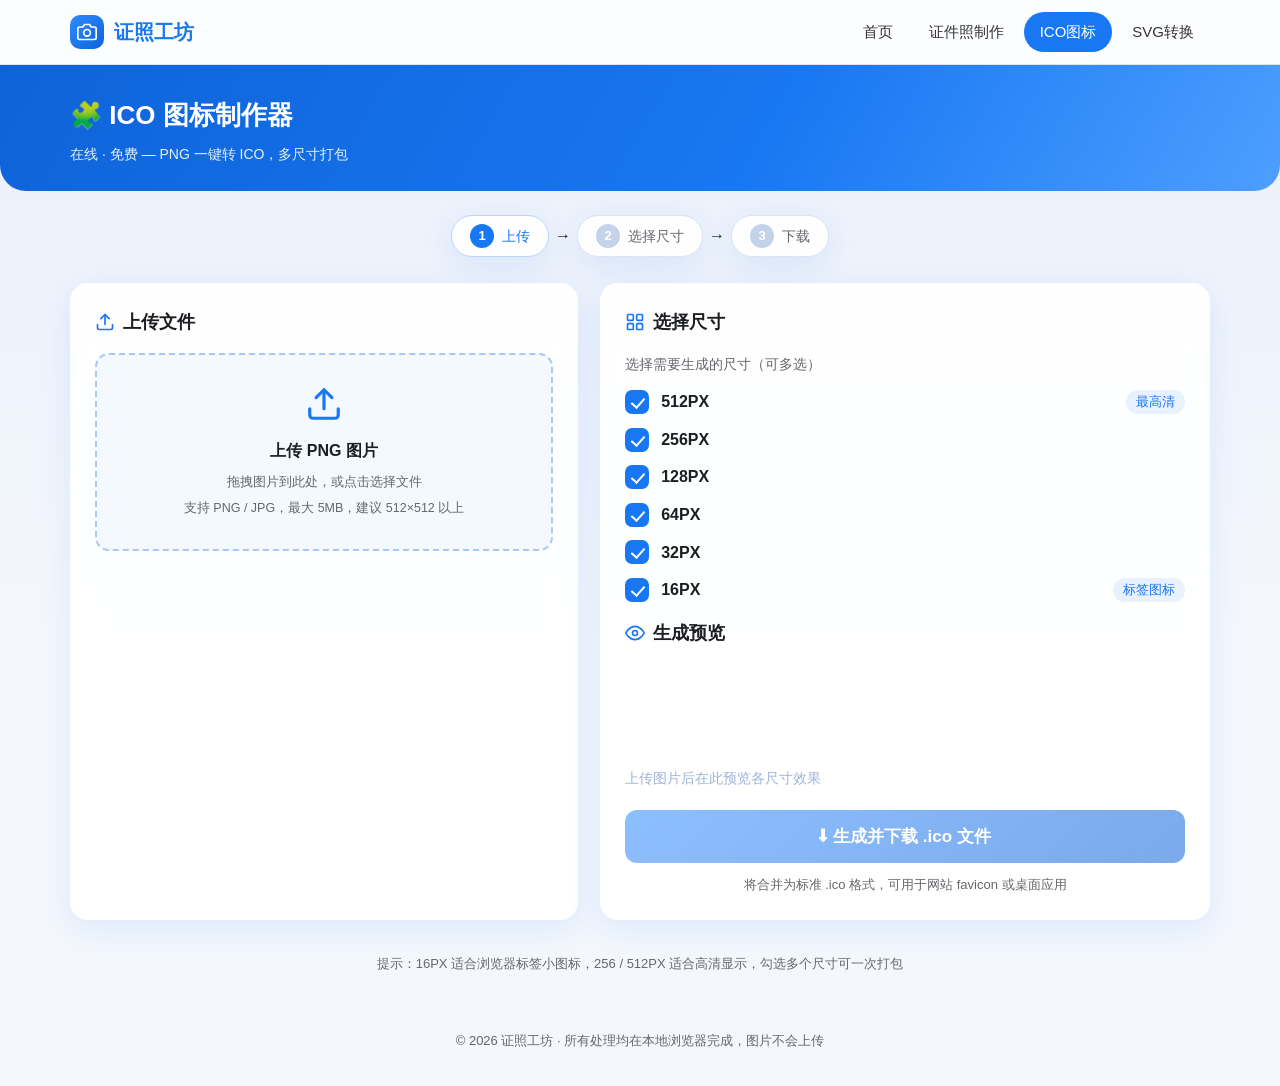
==== ico.html @ ea245038 "证照工坊 v1.0：证件照制作 / ICO图标 / SVG转换工具站" ====
<!DOCTYPE html>
<html lang="zh-CN">
<head>
<meta charset="UTF-8">
<meta name="viewport" content="width=device-width, initial-scale=1.0">
<title>ICO图标在线制作 · 证照工坊</title>
<meta name="description" content="PNG转ICO在线工具，16/32/64/128/256/512PX多尺寸打包下载，可做网站favicon。">
<link rel="icon" href="data:image/svg+xml,%3Csvg xmlns='http://www.w3.org/2000/svg' viewBox='0 0 64 64'%3E%3Crect width='64' height='64' rx='14' fill='%231877F2'/%3E%3Ctext x='32' y='43' font-size='30' text-anchor='middle' fill='white' font-family='sans-serif' font-weight='bold'%3E%E8%AF%81%3C/text%3E%3C/svg%3E">
<link rel="stylesheet" href="assets/css/style.css">
</head>
<body>

<header class="site-header">
  <div class="wrap">
    <a class="logo" href="index.html">
      <span class="logo-mark"><svg viewBox="0 0 24 24" fill="none" stroke="currentColor" stroke-width="2" stroke-linecap="round" stroke-linejoin="round"><path d="M23 19a2 2 0 0 1-2 2H3a2 2 0 0 1-2-2V8a2 2 0 0 1 2-2h4l2-3h6l2 3h4a2 2 0 0 1 2 2z"/><circle cx="12" cy="13" r="4"/></svg></span>
      证照工坊
    </a>
    <nav class="main-nav">
      <a href="index.html">首页</a>
      <a href="idphoto.html">证件照制作</a>
      <a href="ico.html" class="active">ICO图标</a>
      <a href="svg.html">SVG转换</a>
    </nav>
  </div>
</header>

<div class="page-head">
  <div class="wrap">
    <h1>🧩 ICO 图标制作器</h1>
    <p>在线 · 免费 — PNG 一键转 ICO，多尺寸打包</p>
  </div>
</div>

<div class="wrap">
  <div class="steps">
    <span class="step done" id="step1"><span class="n">1</span>上传</span><span class="arrow">→</span>
    <span class="step" id="step2"><span class="n">2</span>选择尺寸</span><span class="arrow">→</span>
    <span class="step" id="step3"><span class="n">3</span>下载</span>
  </div>

  <div class="tool-grid" style="grid-template-columns:1fr 1.2fr">
    <!-- 左：上传 -->
    <section class="panel">
      <h2><span class="p-ico"><svg viewBox="0 0 24 24" fill="none" stroke="currentColor" stroke-width="2" stroke-linecap="round" stroke-linejoin="round"><path d="M21 15v4a2 2 0 0 1-2 2H5a2 2 0 0 1-2-2v-4"/><polyline points="17 8 12 3 7 8"/><line x1="12" y1="3" x2="12" y2="15"/></svg></span>上传文件</h2>
      <div class="dropzone" id="dropzone">
        <div class="dz-ico"><svg viewBox="0 0 24 24" fill="none" stroke="currentColor" stroke-width="2" stroke-linecap="round" stroke-linejoin="round"><path d="M21 15v4a2 2 0 0 1-2 2H5a2 2 0 0 1-2-2v-4"/><polyline points="17 8 12 3 7 8"/><line x1="12" y1="3" x2="12" y2="15"/></svg></div>
        <b>上传 PNG 图片</b>
        <small>拖拽图片到此处，或点击选择文件<br>支持 PNG / JPG，最大 5MB，建议 512×512 以上</small>
        <input type="file" id="fileInput" accept="image/png,image/jpeg" hidden>
      </div>
      <div class="preview-box" id="origBox" style="display:none">
        <div class="cap">预览效果</div>
        <img id="origPreview" alt="图标预览" style="max-height:150px">
        <div class="file-info" id="fileInfo"></div>
      </div>
      <div class="grow"></div>
    </section>

    <!-- 右：尺寸 + 生成 -->
    <section class="panel">
      <h2><span class="p-ico"><svg viewBox="0 0 24 24" fill="none" stroke="currentColor" stroke-width="2" stroke-linecap="round" stroke-linejoin="round"><rect x="3" y="3" width="7" height="7" rx="1"/><rect x="14" y="3" width="7" height="7" rx="1"/><rect x="3" y="14" width="7" height="7" rx="1"/><rect x="14" y="14" width="7" height="7" rx="1"/></svg></span>选择尺寸</h2>
      <p style="font-size:14px;color:var(--muted);margin-bottom:14px">选择需要生成的尺寸（可多选）</p>
      <div class="check-list" id="checkList"></div>
      <h2 style="margin-top:8px"><span class="p-ico"><svg viewBox="0 0 24 24" fill="none" stroke="currentColor" stroke-width="2" stroke-linecap="round" stroke-linejoin="round"><path d="M1 12s4-8 11-8 11 8 11 8-4 8-11 8-11-8-11-8z"/><circle cx="12" cy="12" r="3"/></svg></span>生成预览</h2>
      <div class="ico-previews" id="icoPreviews">
        <span class="svg-empty">上传图片后在此预览各尺寸效果</span>
      </div>
      <button class="btn btn-primary btn-block btn-lg" id="genBtn" disabled>⬇ 生成并下载 .ico 文件</button>
      <p class="hint">将合并为标准 .ico 格式，可用于网站 favicon 或桌面应用</p>
    </section>
  </div>

  <p class="disclaimer">提示：16PX 适合浏览器标签小图标，256 / 512PX 适合高清显示，勾选多个尺寸可一次打包</p>
</div>

<footer class="site-footer">
  <div class="wrap">
    <div>© 2026 证照工坊 · 所有处理均在本地浏览器完成，图片不会上传</div>
  </div>
</footer>

<div class="toast" id="toast"></div>
<script src="assets/js/ico.js"></script>
</body>
</html>
---- assets/css/style.css ----
:root{
  --blue:#1877F2;
  --blue-dark:#0f63d8;
  --blue-soft:#e8f1fe;
  --bg1:#e9effa;
  --bg2:#f4f7fc;
  --ink:#1c1e21;
  --muted:#65676b;
  --line:#dbe4f3;
  --card:rgba(255,255,255,.92);
  --radius:18px;
  --shadow:0 10px 32px rgba(24,119,242,.10);
}
*{box-sizing:border-box;margin:0;padding:0}
html{-webkit-text-size-adjust:100%}
body{
  font-family:-apple-system,BlinkMacSystemFont,"PingFang SC","Hiragino Sans GB","Microsoft YaHei","Noto Sans SC",sans-serif;
  background:linear-gradient(180deg,var(--bg1),var(--bg2) 60%);
  color:var(--ink);
  min-height:100vh;
  line-height:1.6;
}
a{color:inherit;text-decoration:none}
img{max-width:100%}
.wrap{max-width:1180px;margin:0 auto;padding:0 20px}

/* ===== header ===== */
.site-header{
  position:sticky;top:0;z-index:50;
  background:rgba(255,255,255,.86);
  backdrop-filter:blur(14px);-webkit-backdrop-filter:blur(14px);
  border-bottom:1px solid var(--line);
}
.site-header .wrap{display:flex;align-items:center;gap:28px;height:64px}
.logo{display:flex;align-items:center;gap:10px;font-size:20px;font-weight:800;color:var(--blue)}
.logo-mark{
  width:34px;height:34px;border-radius:10px;flex:none;
  background:linear-gradient(135deg,#2f8bff,#0f63d8);
  display:flex;align-items:center;justify-content:center;color:#fff;
}
.logo-mark svg{width:20px;height:20px}
.main-nav{display:flex;gap:4px;margin-left:auto}
.main-nav a{
  padding:8px 16px;border-radius:999px;font-size:15px;color:#333;font-weight:500;
}
.main-nav a:hover{background:var(--blue-soft);color:var(--blue)}
.main-nav a.active{background:var(--blue);color:#fff}

/* ===== hero ===== */
.hero{
  margin:26px 0;
  background:linear-gradient(120deg,#0f63d8 0%,#1877F2 55%,#4d9fff 100%);
  border-radius:26px;color:#fff;padding:52px 44px;position:relative;overflow:hidden;
  box-shadow:0 18px 44px rgba(24,119,242,.28);
}
.hero::after{
  content:"";position:absolute;right:-70px;top:-70px;width:300px;height:300px;border-radius:50%;
  background:rgba(255,255,255,.12);
}
.hero::before{
  content:"";position:absolute;right:120px;bottom:-110px;width:220px;height:220px;border-radius:50%;
  background:rgba(255,255,255,.08);
}
.hero h1{font-size:34px;letter-spacing:1px;margin-bottom:10px;position:relative;z-index:1}
.hero p{opacity:.92;font-size:16px;position:relative;z-index:1}
.hero .badges{margin-top:18px;display:flex;gap:10px;flex-wrap:wrap;position:relative;z-index:1}
.hero .badges span{
  background:rgba(255,255,255,.18);border:1px solid rgba(255,255,255,.35);
  padding:5px 14px;border-radius:999px;font-size:13px;
}

/* ===== tool cards (home) ===== */
.cards{display:grid;grid-template-columns:repeat(3,1fr);gap:22px;margin:8px 0 30px}
.tool-card{
  background:var(--card);backdrop-filter:blur(12px);-webkit-backdrop-filter:blur(12px);
  border:1px solid rgba(255,255,255,.7);border-radius:var(--radius);
  box-shadow:var(--shadow);padding:34px 28px;text-align:center;
  transition:transform .18s ease, box-shadow .18s ease;
}
.tool-card:hover{transform:translateY(-4px);box-shadow:0 16px 40px rgba(24,119,242,.18)}
.tool-icon{
  width:64px;height:64px;border-radius:50%;margin:0 auto 16px;
  background:linear-gradient(135deg,#2f8bff,#0f63d8);
  display:flex;align-items:center;justify-content:center;color:#fff;
}
.tool-icon svg{width:30px;height:30px}
.tool-card h3{font-size:20px;margin-bottom:8px}
.tool-card p{color:var(--muted);font-size:14px;margin-bottom:20px;min-height:44px}

/* ===== buttons ===== */
.btn{
  display:inline-flex;align-items:center;justify-content:center;gap:8px;
  border:none;cursor:pointer;font-size:16px;font-weight:600;font-family:inherit;
  padding:13px 30px;border-radius:12px;transition:filter .15s ease, transform .1s ease;
}
.btn:active{transform:scale(.98)}
.btn-primary{background:linear-gradient(135deg,#2f8bff,#0f63d8);color:#fff;box-shadow:0 8px 20px rgba(24,119,242,.35)}
.btn-primary:hover{filter:brightness(1.06)}
.btn-primary:disabled{opacity:.55;cursor:not-allowed;box-shadow:none}
.btn-block{width:100%}
.btn-lg{font-size:17px;padding:15px 30px}

/* ===== page head + steps ===== */
.page-head{background:linear-gradient(120deg,#0f63d8,#1877F2 60%,#4d9fff);color:#fff;border-radius:0 0 26px 26px;padding:30px 0 26px;margin-bottom:24px}
.page-head h1{font-size:26px;display:flex;align-items:center;gap:12px}
.page-head p{opacity:.9;margin-top:6px;font-size:14px}
.steps{display:flex;align-items:center;justify-content:center;gap:6px;flex-wrap:wrap;margin:4px 0 26px}
.step{display:flex;align-items:center;gap:8px;background:var(--card);border:1px solid var(--line);
  padding:8px 18px;border-radius:999px;font-size:14px;color:var(--muted);box-shadow:var(--shadow)}
.step .n{width:24px;height:24px;border-radius:50%;background:#c4d3ea;color:#fff;
  display:flex;align-items:center;justify-content:center;font-size:13px;font-weight:700;flex:none}
.step.done{color:var(--blue);border-color:#bcd6fb}
.step.done .n{background:var(--blue)}
.step .arrow{color:#9db4d8;font-weight:700}

/* ===== panels ===== */
.tool-grid{display:grid;grid-template-columns:1.05fr 1fr 1.05fr;gap:22px;align-items:stretch;margin-bottom:34px}
.col-stack{display:flex;flex-direction:column;gap:22px}
.panel{
  background:var(--card);backdrop-filter:blur(12px);-webkit-backdrop-filter:blur(12px);
  border:1px solid rgba(255,255,255,.7);border-radius:var(--radius);
  box-shadow:var(--shadow);padding:24px;display:flex;flex-direction:column;
}
.panel h2{font-size:18px;margin-bottom:16px;display:flex;align-items:center;gap:8px}
.panel h2 .p-ico{color:var(--blue);display:inline-flex}
.panel h2 .p-ico svg{width:20px;height:20px}
.panel .grow{flex:1}

/* dropzone */
.dropzone{
  border:2px dashed #a9c8f5;border-radius:14px;background:#f4f8ff;
  padding:30px 16px;text-align:center;cursor:pointer;transition:all .15s ease;
}
.dropzone:hover,.dropzone.drag{border-color:var(--blue);background:var(--blue-soft)}
.dropzone .dz-ico{color:var(--blue);margin-bottom:8px}
.dropzone .dz-ico svg{width:38px;height:38px}
.dropzone b{display:block;font-size:16px;margin-bottom:4px}
.dropzone small{color:var(--muted);font-size:12.5px}
.preview-box{margin-top:16px;text-align:center}
.preview-box .cap{font-size:13px;color:var(--muted);margin-bottom:8px}
.preview-box img{border-radius:12px;max-height:280px;box-shadow:0 4px 16px rgba(0,0,0,.10);background:#fff}
.file-info{margin-top:10px;font-size:12.5px;color:var(--muted);word-break:break-all}
.file-info .ok{color:#1a9e54;font-weight:600}

/* swatches */
.swatches{display:grid;grid-template-columns:repeat(4,1fr);gap:12px;margin-bottom:6px}
.swatch{display:flex;flex-direction:column;align-items:center;gap:6px;cursor:pointer;background:none;border:none;font-family:inherit}
.swatch .dot{width:46px;height:46px;border-radius:50%;border:2px solid #d7e2f5;box-shadow:inset 0 0 0 2px #fff;transition:transform .12s ease}
.swatch:hover .dot{transform:scale(1.08)}
.swatch.sel .dot{border-color:var(--blue);box-shadow:0 0 0 3px rgba(24,119,242,.28), inset 0 0 0 2px #fff}
.swatch span{font-size:12.5px;color:#333}
.custom-color{margin-top:10px;display:flex;align-items:center;gap:10px;font-size:14px;color:var(--muted)}
.custom-color input[type=color]{width:44px;height:32px;border:1px solid var(--line);border-radius:8px;background:#fff;padding:2px;cursor:pointer}

/* size grid */
.size-grid{display:grid;grid-template-columns:repeat(3,1fr);gap:10px}
.size-card{
  border:1.5px solid var(--line);border-radius:12px;background:#fff;padding:12px 6px;
  text-align:center;cursor:pointer;transition:all .12s ease;font-family:inherit;
}
.size-card:hover{border-color:#9cc2f7}
.size-card.sel{border-color:var(--blue);background:var(--blue-soft);box-shadow:0 0 0 3px rgba(24,119,242,.14)}
.size-card b{display:block;font-size:14px}
.size-card small{color:var(--muted);font-size:11.5px;display:block;margin-top:2px}
.tag{display:inline-block;background:var(--blue);color:#fff;font-size:10.5px;border-radius:999px;padding:1px 8px;margin-top:4px}

/* result */
.result-frame{background:#fff;border:1px solid var(--line);border-radius:14px;padding:14px;text-align:center}
.result-frame img{border-radius:8px;max-height:340px;box-shadow:0 4px 14px rgba(0,0,0,.08)}
.result-cap{margin:12px 0 16px;font-size:14px;color:#333}
.result-note{margin-top:12px;font-size:13px;color:#1a9e54;text-align:center}
.format-row{display:flex;gap:10px;align-items:center;justify-content:center;margin-bottom:14px;font-size:14px;color:var(--muted)}
.format-row select{font-size:14px;padding:6px 10px;border:1px solid var(--line);border-radius:8px;font-family:inherit}

/* progress */
.progress{height:8px;background:#e3ecfa;border-radius:99px;overflow:hidden;margin-top:12px;display:none}
.progress.show{display:block}
.progress i{display:block;height:100%;width:0;background:linear-gradient(90deg,#2f8bff,#0f63d8);border-radius:99px;transition:width .2s}
.progress-tip{font-size:12.5px;color:var(--muted);margin-top:6px;display:none}
.progress-tip.show{display:block}

/* checkboxes (ico) */
.check-list{display:flex;flex-direction:column;gap:12px;margin-bottom:8px}
.check-item{display:flex;align-items:center;gap:12px;font-size:16px;cursor:pointer;user-select:none}
.check-item input{appearance:none;-webkit-appearance:none;width:24px;height:24px;border:2px solid #b9cdf0;border-radius:7px;cursor:pointer;position:relative;flex:none;background:#fff;transition:all .12s}
.check-item input:checked{background:var(--blue);border-color:var(--blue)}
.check-item input:checked::after{content:"";position:absolute;left:7px;top:3px;width:6px;height:11px;border:solid #fff;border-width:0 2.5px 2.5px 0;transform:rotate(42deg)}
.check-item .px{font-weight:600}
.check-item .sub{margin-left:auto;font-size:12.5px;color:var(--blue);background:var(--blue-soft);padding:2px 10px;border-radius:99px}
.ico-previews{display:flex;align-items:flex-end;gap:14px;flex-wrap:wrap;margin:16px 0 20px;min-height:110px}
.ico-prev{text-align:center}
.ico-prev .thumb{background:#fff;border:1px solid var(--line);border-radius:10px;padding:6px;display:inline-flex;box-shadow:0 3px 10px rgba(0,0,0,.06)}
.ico-prev small{display:block;margin-top:6px;color:var(--muted);font-size:12px}
.hint{font-size:13px;color:var(--muted);text-align:center;margin-top:12px}

/* sliders (svg) */
.slider-row{margin-bottom:22px}
.slider-row .lab{display:flex;justify-content:space-between;align-items:center;font-size:15px;margin-bottom:10px}
.slider-row .val{background:var(--blue-soft);color:var(--blue);font-weight:700;font-size:13px;padding:3px 12px;border-radius:99px}
input[type=range]{width:100%;accent-color:var(--blue);height:28px;cursor:pointer}
.switch-row{display:flex;align-items:center;justify-content:space-between;margin:6px 0 18px}
.switch-row .t b{display:block;font-size:15px}
.switch-row .t small{color:var(--muted);font-size:12.5px}
.switch{position:relative;width:52px;height:30px;flex:none;cursor:pointer}
.switch input{opacity:0;width:0;height:0}
.switch .tr{position:absolute;inset:0;background:#c9d6ec;border-radius:99px;transition:.2s}
.switch .tr::before{content:"";position:absolute;width:24px;height:24px;left:3px;top:3px;background:#fff;border-radius:50%;transition:.2s;box-shadow:0 2px 6px rgba(0,0,0,.2)}
.switch input:checked + .tr{background:var(--blue)}
.switch input:checked + .tr::before{transform:translateX(22px)}
.tip-box{background:var(--blue-soft);border-radius:12px;padding:12px 14px;font-size:13px;color:#2b5cab;display:flex;gap:8px}
.svg-preview-box{background:#fff;border:1px solid var(--line);border-radius:14px;min-height:280px;
  display:flex;align-items:center;justify-content:center;padding:16px;overflow:hidden;position:relative}
.svg-preview-box svg{width:100%;height:auto;max-height:380px}
.svg-empty{color:#9db4d8;font-size:14px;text-align:center}

/* footer */
.site-footer{margin-top:10px;padding:26px 0 34px;text-align:center;color:var(--muted);font-size:13px}
.site-footer .links{display:flex;gap:8px;justify-content:center;flex-wrap:wrap;margin-top:6px}

/* toast */
.toast{
  position:fixed;left:50%;bottom:36px;transform:translateX(-50%) translateY(20px);
  background:#1c1e21;color:#fff;padding:12px 22px;border-radius:12px;font-size:14px;
  opacity:0;pointer-events:none;transition:all .25s ease;z-index:99;max-width:90vw;text-align:center;
  box-shadow:0 10px 30px rgba(0,0,0,.25);
}
.toast.show{opacity:1;transform:translateX(-50%) translateY(0)}
.toast.err{background:#c92a2a}

/* disclaimer */
.disclaimer{text-align:center;color:var(--muted);font-size:13px;margin:6px 0 30px}

@media (max-width:980px){
  .tool-grid{grid-template-columns:1fr}
  .cards{grid-template-columns:1fr}
  .hero{padding:36px 26px}
  .hero h1{font-size:26px}
  .main-nav a{padding:8px 10px;font-size:14px}
  .swatches{grid-template-columns:repeat(4,1fr)}
}
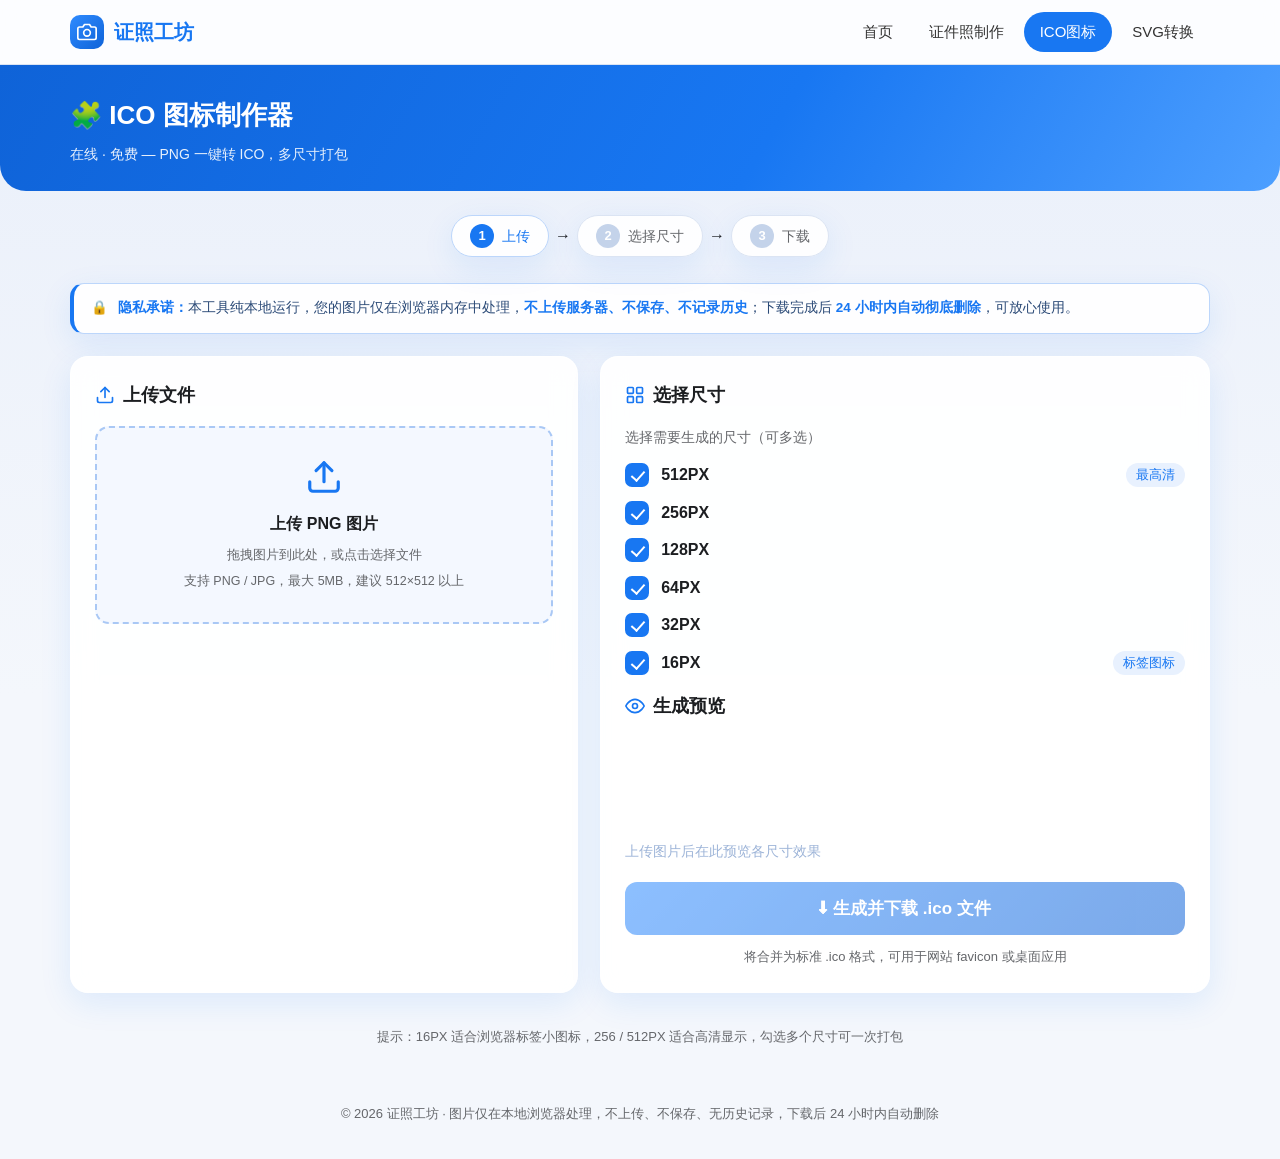
==== commit b66e4211: "隐私承诺：不保存照片/无历史记录，下载后24小时自动删除，页面文案更新" ====
--- a/ico.html
+++ b/ico.html
@@ -39,6 +39,8 @@
     <span class="step" id="step3"><span class="n">3</span>下载</span>
   </div>
 
+  <div class="privacy-banner">🔒 <span><b>隐私承诺：</b>本工具纯本地运行，您的图片仅在浏览器内存中处理，<b>不上传服务器、不保存、不记录历史</b>；下载完成后 <b>24 小时内自动彻底删除</b>，可放心使用。</span></div>
+
   <div class="tool-grid" style="grid-template-columns:1fr 1.2fr">
     <!-- 左：上传 -->
     <section class="panel">
@@ -51,7 +53,7 @@
       </div>
       <div class="preview-box" id="origBox" style="display:none">
         <div class="cap">预览效果</div>
-        <img id="origPreview" alt="图标预览" style="max-height:150px">
+        <img id="origPreview" alt="图标预览" style="max-height:150px" data-private>
         <div class="file-info" id="fileInfo"></div>
       </div>
       <div class="grow"></div>
@@ -76,11 +78,12 @@
 
 <footer class="site-footer">
   <div class="wrap">
-    <div>© 2026 证照工坊 · 所有处理均在本地浏览器完成，图片不会上传</div>
+    <div>© 2026 证照工坊 · 图片仅在本地浏览器处理，不上传、不保存、无历史记录，下载后 24 小时内自动删除</div>
   </div>
 </footer>
 
 <div class="toast" id="toast"></div>
+<script src="assets/js/privacy.js"></script>
 <script src="assets/js/ico.js"></script>
 </body>
 </html>
--- a/assets/css/style.css
+++ b/assets/css/style.css
@@ -238,3 +238,13 @@
   .main-nav a{padding:8px 10px;font-size:14px}
   .swatches{grid-template-columns:repeat(4,1fr)}
 }
+
+/* privacy banner */
+.privacy-banner{
+  display:flex;gap:10px;align-items:flex-start;
+  background:rgba(255,255,255,.94);
+  border:1px solid #bcd6fb;border-left:4px solid var(--blue);
+  border-radius:14px;padding:13px 17px;font-size:13.5px;color:#2b4a77;line-height:1.7;
+  margin-bottom:22px;box-shadow:var(--shadow);
+}
+.privacy-banner b{color:var(--blue)}
